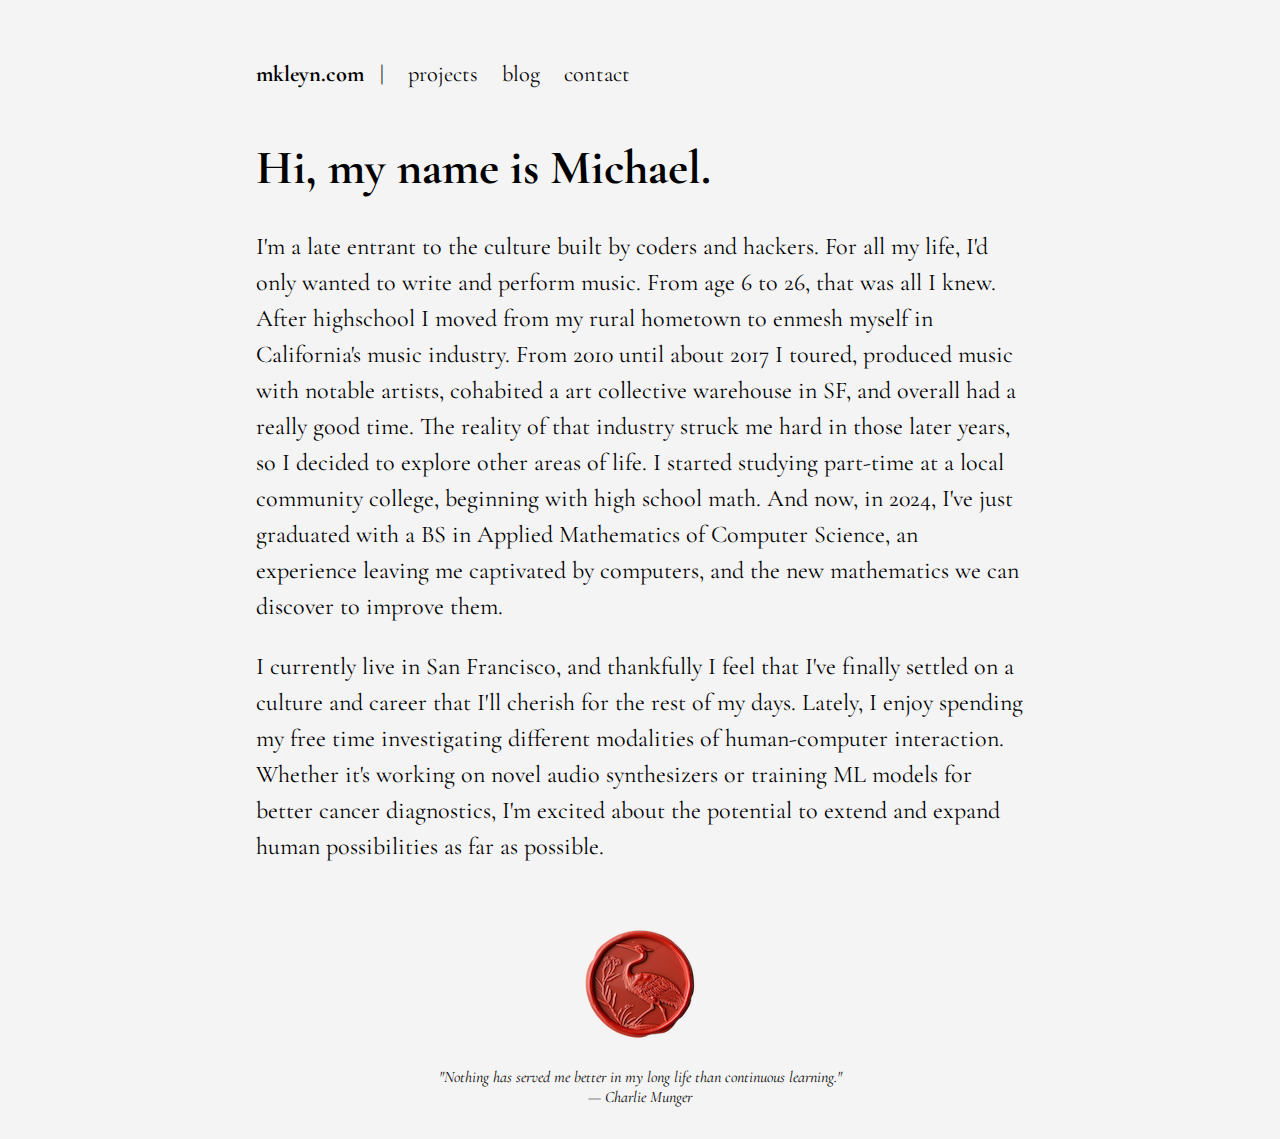
==== index.html @ f488bde4 "newnew" ====
<!DOCTYPE html>
<html lang="en">
  <head>
    <meta charset="UTF-8" />
    <meta name="viewport" content="width=device-width, initial-scale=1.0" />
    <title>Michael Kleyn - Home</title>
    <link rel="stylesheet" href="css/style.css" />
    <link rel="preconnect" href="https://fonts.googleapis.com" />
    <link rel="preconnect" href="https://fonts.gstatic.com" crossorigin />
    <link
      href="https://fonts.googleapis.com/css2?family=Cormorant+Garamond:ital,wght@0,300;0,400;0,500;0,600;0,700&display=swap"
      rel="stylesheet"
    />
  </head>
  <body>
    <div class="container">
      <header>
        <nav>
          <a class="a-margin" href="#"><b>mkleyn.com</b></a>
          <a>|</a>
          <a href="projects.html">projects</a>
          <a href="https://michaelkleyn.notion.site">blog</a>
          <a href="contact.html">contact</a>
        </nav>
      </header>
      <main>
        <h1>Hi, my name is Michael.</h1>
        <p class="fade-in-1">
          I'm a late entrant to the culture built by coders and hackers. For all
          my life, I'd only wanted to write and perform music. From age 6 to 26,
          that was all I knew. After highschool I moved from my rural hometown
          to enmesh myself in California's music industry. From 2010 until about
          2017 I toured, produced music with notable artists, cohabited a art
          collective warehouse in SF, and overall had a really good time. The
          reality of that industry struck me hard in those later years, so I
          decided to explore other areas of life. I started studying part-time
          at a local community college, beginning with high school math. And
          now, in 2024, I've just graduated with a BS in Applied Mathematics of
          Computer Science, an experience leaving me captivated by computers,
          and the new mathematics we can discover to improve them.
        </p>
        <p class="fade-in-2">
          I currently live in San Francisco, and thankfully I feel that I've
          finally settled on a culture and career that I'll cherish for the rest
          of my days. Lately, I enjoy spending my free time investigating
          different modalities of human-computer interaction. Whether it's
          working on novel audio synthesizers or training ML models for better
          cancer diagnostics, I'm excited about the potential to extend and
          expand human possibilities as far as possible.
        </p>
      </main>
      <footer class="fade-in-3">
        <img src="./assets/stamp.png" class="responsive-img" alt="" />
        <br />
        <p>
          <i>
            "Nothing has served me better in my long life than continuous
            learning."
            <br />
            — Charlie Munger
          </i>
        </p>
      </footer>
    </div>
    <script src="js/script.js"></script>
  </body>
</html>
---- css/style.css ----
body {
  font-family: "Cormorant Garamond", serif;
  margin: 0;
  padding: 0;
  background-color: #f4f4f4;
}

/* Responsive container */
.container {
  width: 30%;
  margin: 0 auto;
  padding: 0 15px;
}

.projects p {
  margin: 0;
}

.projects a {
  text-decoration: underline;
  text-decoration-color: #d11e06;
  text-decoration-thickness: 2px;
}

@media (max-width: 1600px) {
  .container {
    width: 40%;
  }
}

@media (max-width: 1400px) {
  .container {
    width: 50%;
  }
}

@media (max-width: 1280px) {
  .container {
    width: 60%;
  }
}

@media (max-width: 992px) {
  .container {
    width: 70%;
  }
}

@media (max-width: 768px) {
  .container {
    width: 80%;
  }
}

@media (max-width: 576px) {
  .container {
    width: 90%;
    padding: 0 5px;
  }
}

@media (max-width: 300px) {
  .container {
    width: 95%;
    padding: 0 2px;
  }
}

header {
  padding-top: 3rem;
  font-size: 1.5rem; /* Default header size */
}

nav {
  width: 100%;
  box-sizing: border-box; /* Ensure no overflow caused by padding or margin */
}

nav a {
  color: #000;
  margin: 0 1rem; /* Default margin */
  text-decoration: none;
  font-size: 1rem; /* Default nav link size */
}

.a-margin {
  margin: 0 0rem;
}

main {
  padding: 1rem 0; /* Adjust padding as needed */
  font-size: 1rem; /* Default main content size */
}

main p {
  line-height: 1.5;
}

footer {
  color: #000;
  text-align: center;
  padding: 1rem;
  width: 70%;
  margin: 0 auto; /* Center the footer */
  position: relative; /* Ensure it's not fixed for better layout */
  font-size: 1rem; /* Default footer size */
}

/* Responsive typography */
@media (max-width: 300px) {
  header {
    font-size: 1rem;
  }
  nav a {
    font-size: 0.9rem;
  }
  main {
    font-size: 1rem;
  }
  footer {
    font-size: 0.9rem;
  }
}

@media (min-width: 300px) and (max-width: 576px) {
  header {
    font-size: 1rem;
  }
  nav a {
    font-size: 0.9rem;
  }
  main {
    font-size: 1.2rem;
  }
  footer {
    font-size: 1rem;
  }
}

@media (min-width: 576px) {
  header {
    font-size: 1.75rem;
  }
  nav a {
    font-size: 1.3rem;
  }
  main {
    font-size: 1.4rem;
  }
  footer {
    font-size: 1rem;
  }
}

@media (min-width: 768px) {
  nav a {
    margin: 0 0.5rem; /* Smaller margin for medium screens */
    font-size: 1.3rem;
  }
  main {
    font-size: 1.4rem;
  }
  footer {
    font-size: 1rem;
  }
}

@media (min-width: 992px) {
  header {
    font-size: 2rem;
  }
  nav a {
    font-size: 1.3rem;
  }
  main {
    font-size: 1.4rem;
  }
  footer {
    font-size: 1rem;
  }
}

@media (min-width: 1280px) {
  header {
    font-size: 2.25rem;
  }
  nav a {
    font-size: 1.4rem;
  }
  main {
    font-size: 1.5rem;
  }
  footer {
    font-size: 1rem;
  }
}

@media (max-width: 768px) {
  footer {
    width: 100%;
    padding: 0 10px;
  }
}

@media (max-width: 576px) {
  footer {
    width: 100%;
    padding: 0 5px;
  }
}

nav a:hover {
  text-decoration: underline;
  text-decoration-color: #d11e06;
  text-decoration-thickness: 2px;
}

.responsive-img {
  max-width: 100%;
  height: auto;
}

@keyframes fadeIn {
  0% {
    transform: translateY(20px);
    opacity: 0;
  }
  100% {
    transform: translateY(0);
    opacity: 1;
  }
}

/* Contact page styles */
.social-links {
  list-style-type: none;
  padding: 0;
}

.social-links li {
  display: inline;
  margin-right: 10px;
}

.social-links a {
  text-decoration: none;
  color: #d11e06;
  font-weight: 600;
}

.social-links a:hover {
  text-decoration: underline;
  text-decoration-color: #d11e06;
  text-decoration-thickness: 2px;
}

.fade-in-1 {
  animation: fadeIn 1s ease-out forwards;
}

.fade-in-2 {
  animation: fadeIn 1.25s ease-out forwards;
}

.fade-in-3 {
  animation: fadeIn 1.5s ease-out forwards;
}

.cormorant-garamond-light {
  font-family: "Cormorant Garamond", serif;
  font-weight: 300;
  font-style: normal;
}

.cormorant-garamond-light-italic {
  font-family: "Cormorant Garamond", serif;
  font-weight: 300;
  font-style: italic;
}

.cormorant-garamond-regular {
  font-family: "Cormorant Garamond", serif;
  font-weight: 400;
  font-style: normal;
}

.cormorant-garamond-regular-italic {
  font-family: "Cormorant Garamond", serif;
  font-weight: 400;
  font-style: italic;
}

.cormorant-garamond-medium {
  font-family: "Cormorant Garamond", serif;
  font-weight: 500;
  font-style: normal;
}

.cormorant-garamond-medium-italic {
  font-family: "Cormorant Garamond", serif;
  font-weight: 500;
  font-style: italic;
}

.cormorant-garamond-semibold {
  font-family: "Cormorant Garamond", serif;
  font-weight: 600;
  font-style: normal;
}

.cormorant-garamond-semibold-italic {
  font-family: "Cormorant Garamond", serif;
  font-weight: 600;
  font-style: italic;
}

.cormorant-garamond-bold {
  font-family: "Cormorant Garamond", serif;
  font-weight: 700;
  font-style: normal;
}

.cormorant-garamond-bold-italic {
  font-family: "Cormorant Garamond", serif;
  font-weight: 700;
  font-style: italic;
}
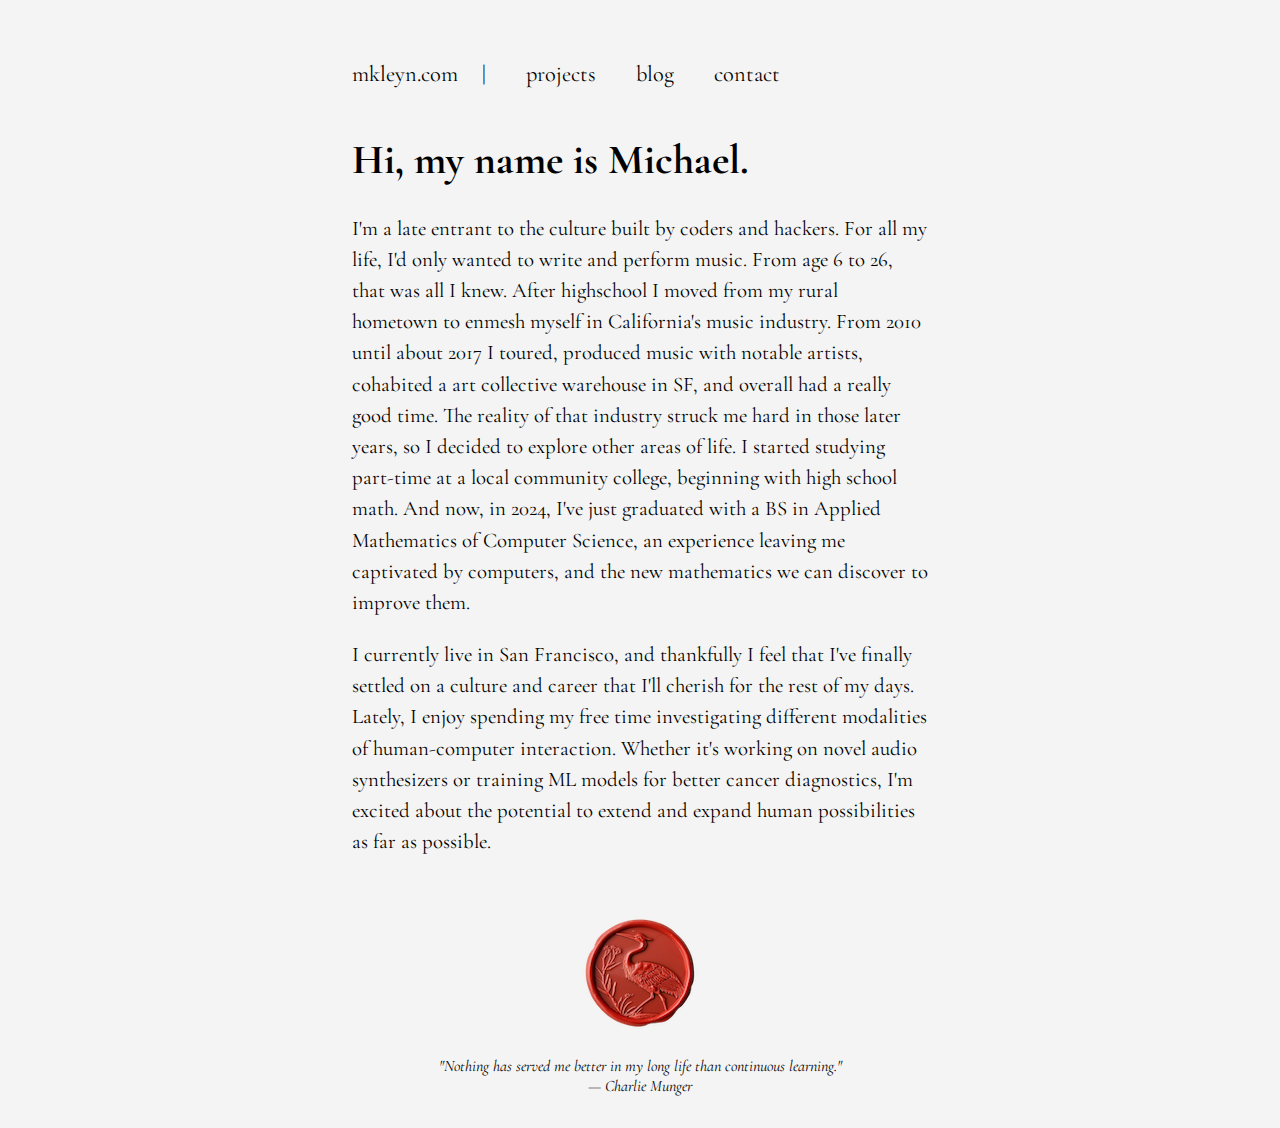
==== commit 1cb42a5b: "simpler" ====
--- a/index.html
+++ b/index.html
@@ -62,6 +62,6 @@
         </p>
       </footer>
     </div>
-    <script src="js/script.js"></script>
+    <script src="./js/script.js"></script>
   </body>
 </html>
--- a/css/style.css
+++ b/css/style.css
@@ -5,11 +5,10 @@
   background-color: #f4f4f4;
 }
 
-/* Responsive container */
-.container {
-  width: 30%;
-  margin: 0 auto;
-  padding: 0 15px;
+.fixed-width {
+  display: inline-block;
+  width: 1ch; /* Ensures each character span has a fixed width */
+  text-align: center; /* Centers the text within the width */
 }
 
 .projects p {
@@ -22,40 +21,22 @@
   text-decoration-thickness: 2px;
 }
 
-@media (max-width: 1600px) {
-  .container {
-    width: 40%;
-  }
-}
-
-@media (max-width: 1400px) {
-  .container {
-    width: 50%;
-  }
-}
-
-@media (max-width: 1280px) {
-  .container {
-    width: 60%;
-  }
-}
-
-@media (max-width: 992px) {
-  .container {
-    width: 70%;
-  }
-}
-
-@media (max-width: 768px) {
-  .container {
-    width: 80%;
-  }
-}
-
+/* Fixed container width */
+.container {
+  width: 60%; /* Optional, as the key is the min-width and max-width */
+  margin: 0 auto;
+  padding: 0 15px;
+  min-width: 576px; /* Minimum width set to 600px */
+  max-width: 576px; /* Maximum width set to 600px */
+}
+
+/* Adjustments for very small screens */
 @media (max-width: 576px) {
   .container {
     width: 90%;
     padding: 0 5px;
+    min-width: auto; /* Override the fixed width for smaller screens */
+    max-width: auto; /* Override the fixed width for smaller screens */
   }
 }
 
@@ -68,7 +49,7 @@
 
 header {
   padding-top: 3rem;
-  font-size: 1.5rem; /* Default header size */
+  font-size: 2.25rem; /* Default header size */
 }
 
 nav {
@@ -80,7 +61,7 @@
   color: #000;
   margin: 0 1rem; /* Default margin */
   text-decoration: none;
-  font-size: 1rem; /* Default nav link size */
+  font-size: 1.4rem; /* Default nav link size */
 }
 
 .a-margin {
@@ -89,7 +70,7 @@
 
 main {
   padding: 1rem 0; /* Adjust padding as needed */
-  font-size: 1rem; /* Default main content size */
+  font-size: 1.3rem; /* Default main content size */
 }
 
 main p {
@@ -106,103 +87,10 @@
   font-size: 1rem; /* Default footer size */
 }
 
-/* Responsive typography */
-@media (max-width: 300px) {
-  header {
-    font-size: 1rem;
-  }
-  nav a {
-    font-size: 0.9rem;
-  }
-  main {
-    font-size: 1rem;
-  }
-  footer {
-    font-size: 0.9rem;
-  }
-}
-
-@media (min-width: 300px) and (max-width: 576px) {
-  header {
-    font-size: 1rem;
-  }
-  nav a {
-    font-size: 0.9rem;
-  }
-  main {
-    font-size: 1.2rem;
-  }
-  footer {
-    font-size: 1rem;
-  }
-}
-
-@media (min-width: 576px) {
-  header {
-    font-size: 1.75rem;
-  }
-  nav a {
-    font-size: 1.3rem;
-  }
-  main {
-    font-size: 1.4rem;
-  }
-  footer {
-    font-size: 1rem;
-  }
-}
-
-@media (min-width: 768px) {
-  nav a {
-    margin: 0 0.5rem; /* Smaller margin for medium screens */
-    font-size: 1.3rem;
-  }
-  main {
-    font-size: 1.4rem;
-  }
-  footer {
-    font-size: 1rem;
-  }
-}
-
-@media (min-width: 992px) {
-  header {
-    font-size: 2rem;
-  }
-  nav a {
-    font-size: 1.3rem;
-  }
-  main {
-    font-size: 1.4rem;
-  }
-  footer {
-    font-size: 1rem;
-  }
-}
-
-@media (min-width: 1280px) {
-  header {
-    font-size: 2.25rem;
-  }
-  nav a {
-    font-size: 1.4rem;
-  }
-  main {
-    font-size: 1.5rem;
-  }
-  footer {
-    font-size: 1rem;
-  }
-}
-
-@media (max-width: 768px) {
-  footer {
-    width: 100%;
-    padding: 0 10px;
-  }
-}
-
 @media (max-width: 576px) {
+  header a {
+    margin: 0 0.5rem;
+  }
   footer {
     width: 100%;
     padding: 0 5px;
@@ -248,7 +136,7 @@
   font-weight: 600;
 }
 
-.social-links a:hover {
+social-links a:hover {
   text-decoration: underline;
   text-decoration-color: #d11e06;
   text-decoration-thickness: 2px;
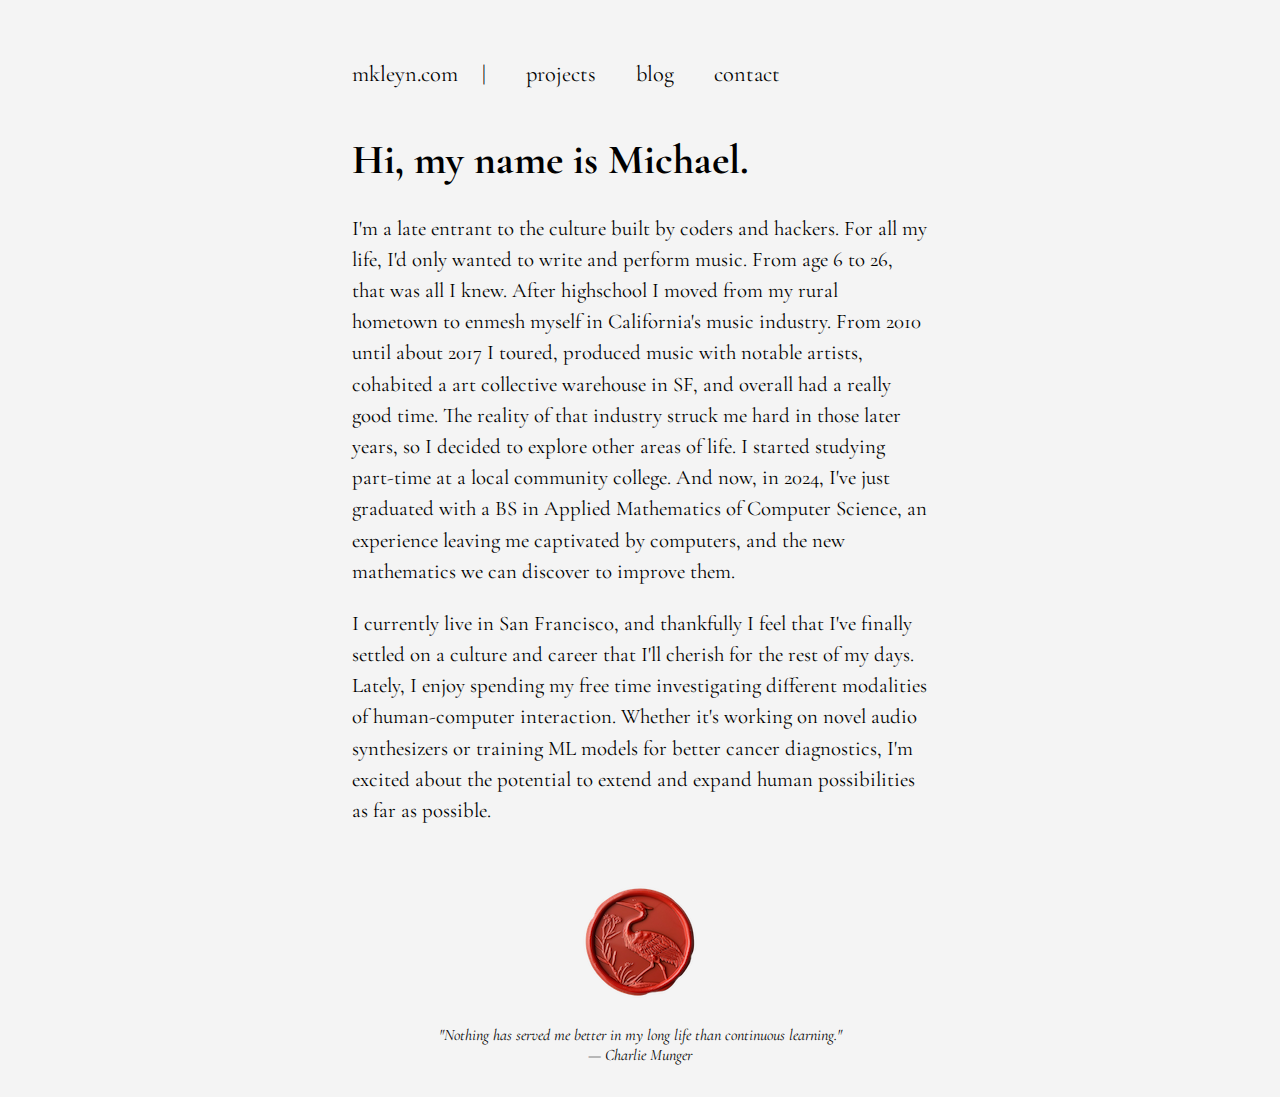
==== commit 095ebb5d: "change" ====
--- a/index.html
+++ b/index.html
@@ -34,10 +34,10 @@
           collective warehouse in SF, and overall had a really good time. The
           reality of that industry struck me hard in those later years, so I
           decided to explore other areas of life. I started studying part-time
-          at a local community college, beginning with high school math. And
-          now, in 2024, I've just graduated with a BS in Applied Mathematics of
-          Computer Science, an experience leaving me captivated by computers,
-          and the new mathematics we can discover to improve them.
+          at a local community college. And now, in 2024, I've just graduated
+          with a BS in Applied Mathematics of Computer Science, an experience
+          leaving me captivated by computers, and the new mathematics we can
+          discover to improve them.
         </p>
         <p class="fade-in-2">
           I currently live in San Francisco, and thankfully I feel that I've
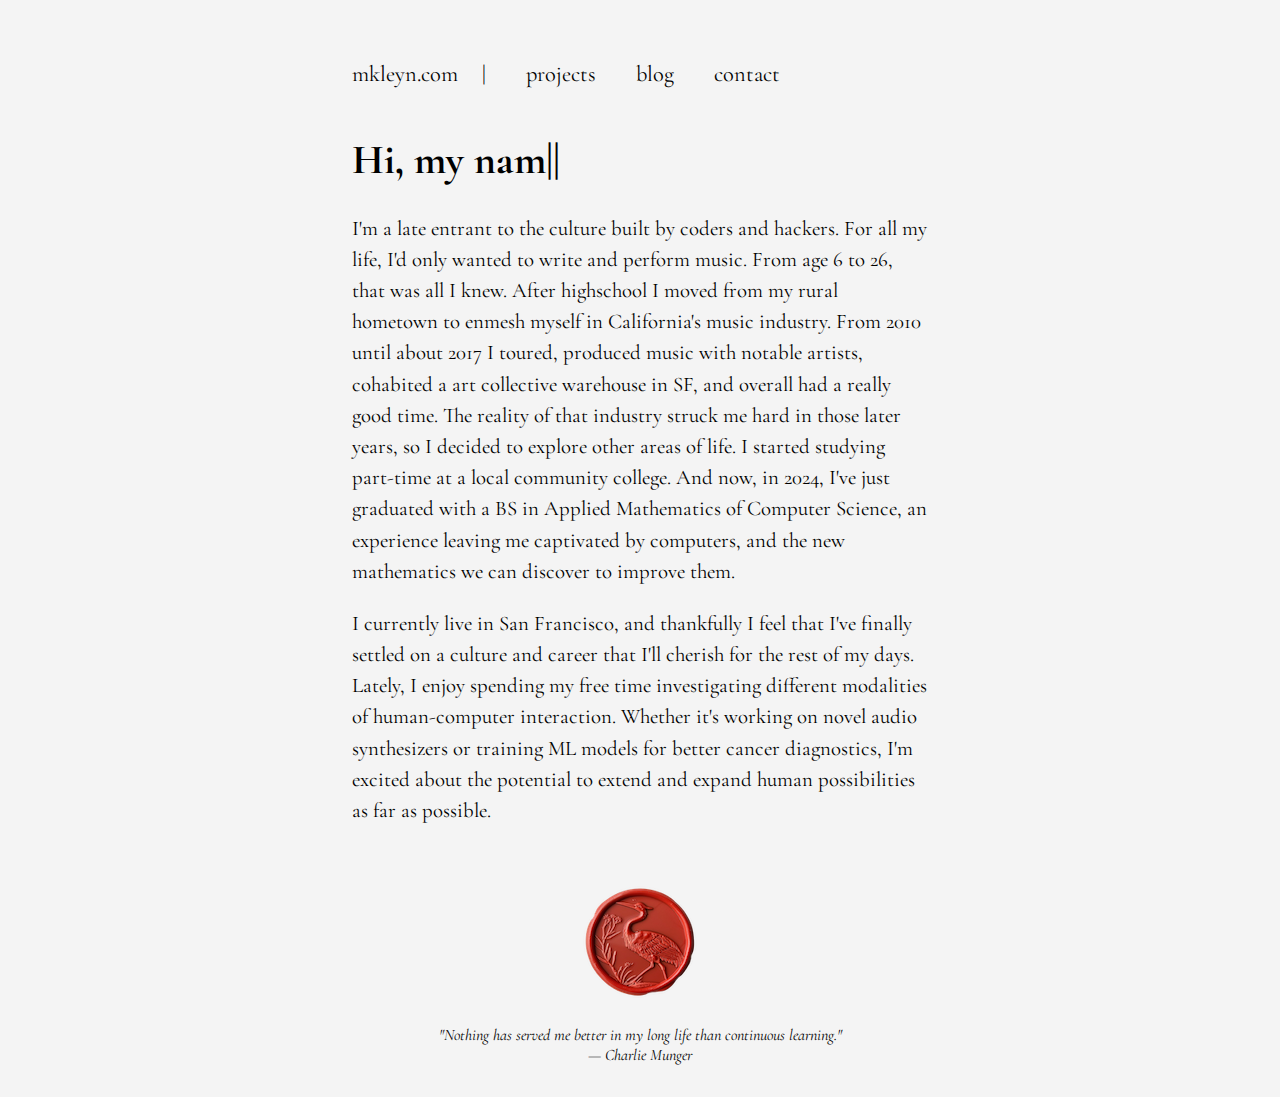
==== commit 6f01849c: "projects change" ====
--- a/index.html
+++ b/index.html
@@ -23,8 +23,9 @@
           <a href="contact.html">contact</a>
         </nav>
       </header>
+
       <main>
-        <h1>Hi, my name is Michael.</h1>
+        <h1 class="animated-text">Hi, my name is Michael.</h1>
         <p class="fade-in-1">
           I'm a late entrant to the culture built by coders and hackers. For all
           my life, I'd only wanted to write and perform music. From age 6 to 26,
@@ -39,6 +40,7 @@
           leaving me captivated by computers, and the new mathematics we can
           discover to improve them.
         </p>
+
         <p class="fade-in-2">
           I currently live in San Francisco, and thankfully I feel that I've
           finally settled on a culture and career that I'll cherish for the rest
@@ -49,6 +51,7 @@
           expand human possibilities as far as possible.
         </p>
       </main>
+
       <footer class="fade-in-3">
         <img src="./assets/stamp.png" class="responsive-img" alt="" />
         <br />
--- a/css/style.css
+++ b/css/style.css
@@ -108,14 +108,18 @@
   height: auto;
 }
 
-@keyframes fadeIn {
-  0% {
-    transform: translateY(20px);
+.animated-text::after {
+  content: "|";
+  animation: blink 0.7s infinite;
+}
+
+@keyframes blink {
+  0%,
+  100% {
+    opacity: 1;
+  }
+  50% {
     opacity: 0;
-  }
-  100% {
-    transform: translateY(0);
-    opacity: 1;
   }
 }
 
@@ -142,16 +146,25 @@
   text-decoration-thickness: 2px;
 }
 
+@keyframes fadeUp {
+  0% {
+    transform: translateY(10px);
+  }
+  100% {
+    transform: translateY(0px);
+  }
+}
+
 .fade-in-1 {
-  animation: fadeIn 1s ease-out forwards;
+  animation: fadeUp 0.1s ease-out forwards;
 }
 
 .fade-in-2 {
-  animation: fadeIn 1.25s ease-out forwards;
+  animation: fadeUp 0.2s ease-out forwards;
 }
 
 .fade-in-3 {
-  animation: fadeIn 1.5s ease-out forwards;
+  animation: fadeUp 0.3s ease-out forwards;
 }
 
 .cormorant-garamond-light {
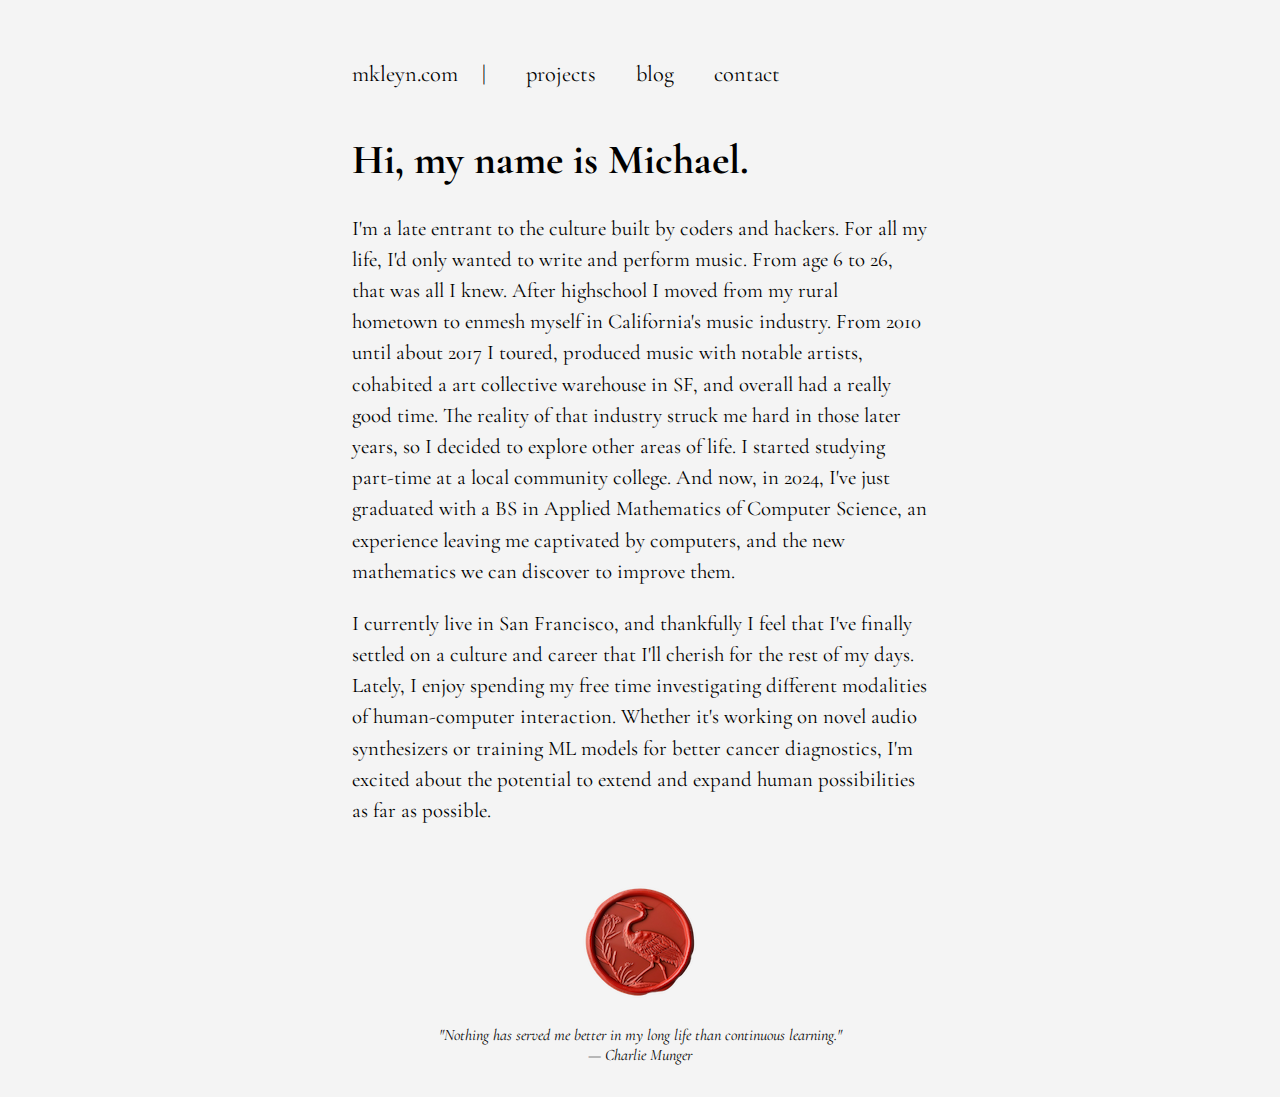
==== commit b6434de0: "projects change" ====
--- a/index.html
+++ b/index.html
@@ -25,7 +25,7 @@
       </header>
 
       <main>
-        <h1 class="animated-text">Hi, my name is Michael.</h1>
+        <h1 class="">Hi, my name is Michael.</h1>
         <p class="fade-in-1">
           I'm a late entrant to the culture built by coders and hackers. For all
           my life, I'd only wanted to write and perform music. From age 6 to 26,
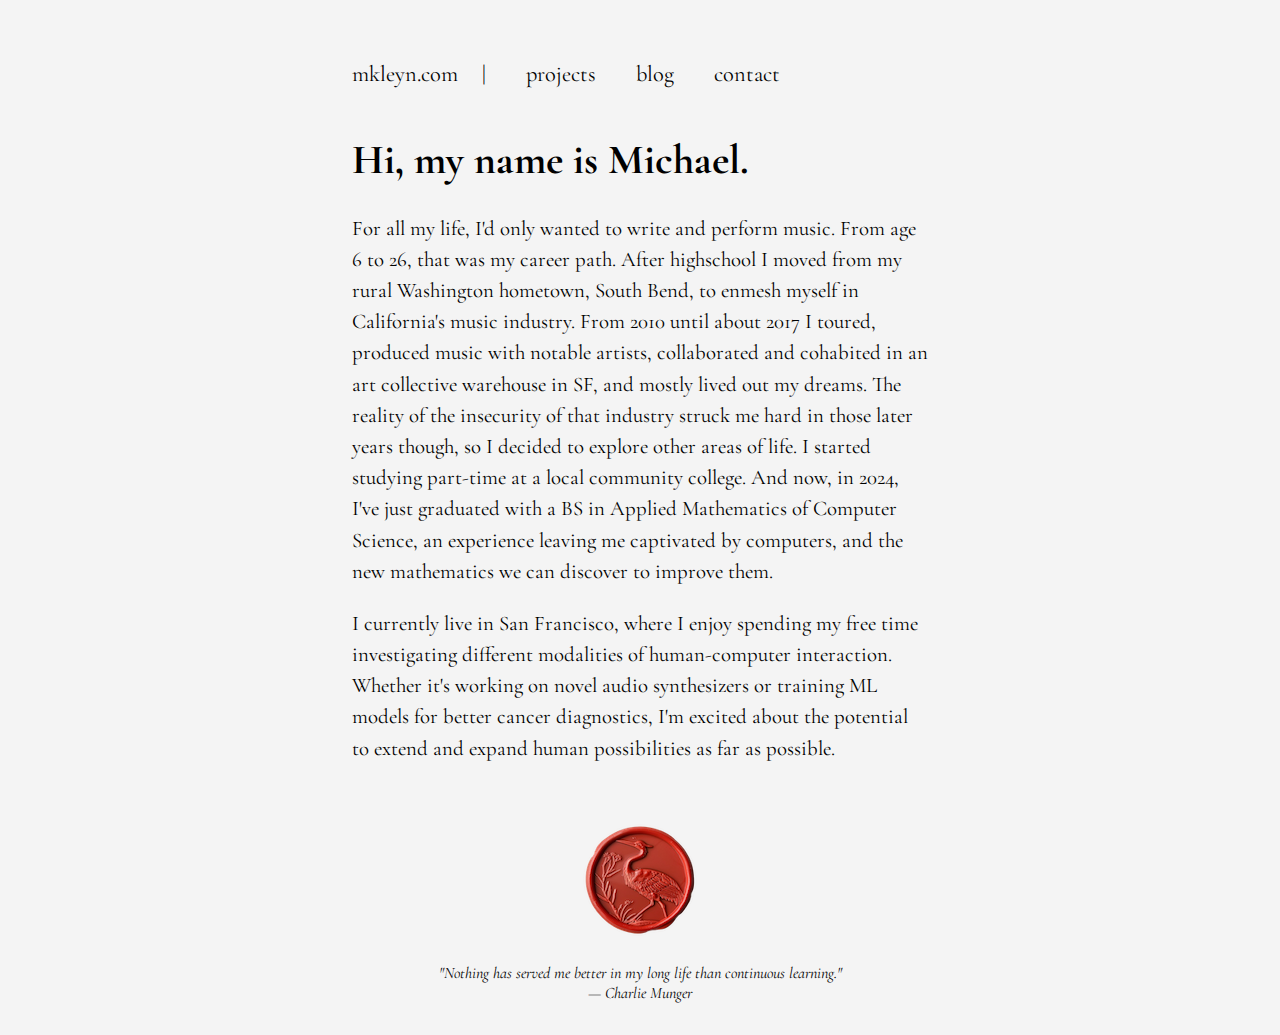
==== commit d8211974: "projects change" ====
--- a/index.html
+++ b/index.html
@@ -27,28 +27,26 @@
       <main>
         <h1 class="">Hi, my name is Michael.</h1>
         <p class="fade-in-1">
-          I'm a late entrant to the culture built by coders and hackers. For all
-          my life, I'd only wanted to write and perform music. From age 6 to 26,
-          that was all I knew. After highschool I moved from my rural hometown
-          to enmesh myself in California's music industry. From 2010 until about
-          2017 I toured, produced music with notable artists, cohabited a art
-          collective warehouse in SF, and overall had a really good time. The
-          reality of that industry struck me hard in those later years, so I
-          decided to explore other areas of life. I started studying part-time
-          at a local community college. And now, in 2024, I've just graduated
-          with a BS in Applied Mathematics of Computer Science, an experience
-          leaving me captivated by computers, and the new mathematics we can
-          discover to improve them.
+          For all my life, I'd only wanted to write and perform music. From age
+          6 to 26, that was my career path. After highschool I moved from my
+          rural Washington hometown, South Bend, to enmesh myself in
+          California's music industry. From 2010 until about 2017 I toured,
+          produced music with notable artists, collaborated and cohabited in an
+          art collective warehouse in SF, and mostly lived out my dreams. The
+          reality of the insecurity of that industry struck me hard in those
+          later years though, so I decided to explore other areas of life. I
+          started studying part-time at a local community college. And now, in
+          2024, I've just graduated with a BS in Applied Mathematics of Computer
+          Science, an experience leaving me captivated by computers, and the new
+          mathematics we can discover to improve them.
         </p>
 
         <p class="fade-in-2">
-          I currently live in San Francisco, and thankfully I feel that I've
-          finally settled on a culture and career that I'll cherish for the rest
-          of my days. Lately, I enjoy spending my free time investigating
-          different modalities of human-computer interaction. Whether it's
-          working on novel audio synthesizers or training ML models for better
-          cancer diagnostics, I'm excited about the potential to extend and
-          expand human possibilities as far as possible.
+          I currently live in San Francisco, where I enjoy spending my free time
+          investigating different modalities of human-computer interaction.
+          Whether it's working on novel audio synthesizers or training ML models
+          for better cancer diagnostics, I'm excited about the potential to
+          extend and expand human possibilities as far as possible.
         </p>
       </main>
 
--- a/css/style.css
+++ b/css/style.css
@@ -108,21 +108,6 @@
   height: auto;
 }
 
-.animated-text::after {
-  content: "|";
-  animation: blink 0.7s infinite;
-}
-
-@keyframes blink {
-  0%,
-  100% {
-    opacity: 1;
-  }
-  50% {
-    opacity: 0;
-  }
-}
-
 /* Contact page styles */
 .social-links {
   list-style-type: none;
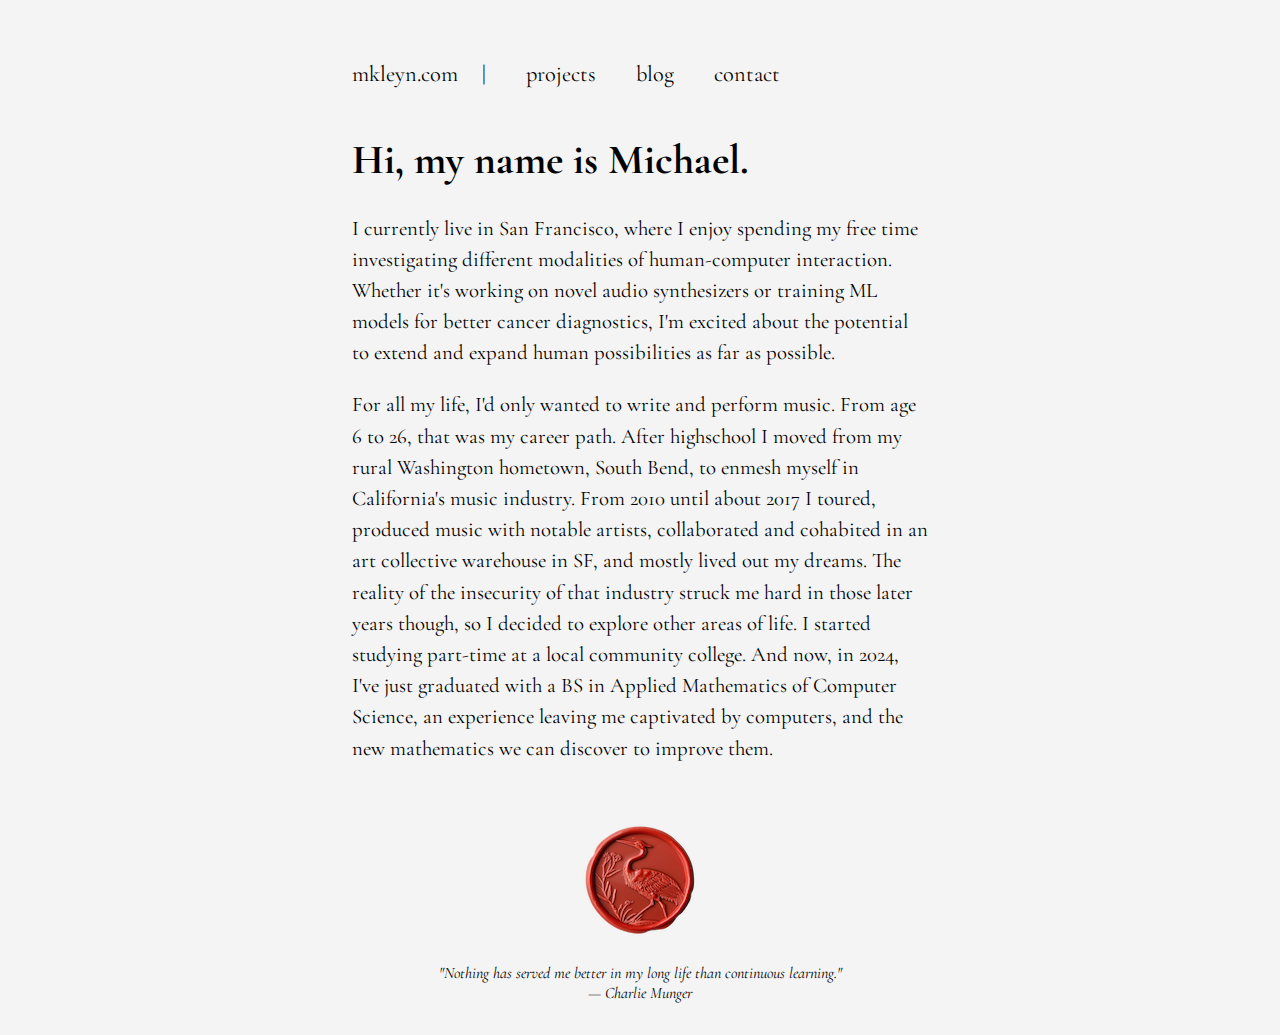
==== commit fb488fc6: "projects change" ====
--- a/index.html
+++ b/index.html
@@ -27,6 +27,14 @@
       <main>
         <h1 class="">Hi, my name is Michael.</h1>
         <p class="fade-in-1">
+          I currently live in San Francisco, where I enjoy spending my free time
+          investigating different modalities of human-computer interaction.
+          Whether it's working on novel audio synthesizers or training ML models
+          for better cancer diagnostics, I'm excited about the potential to
+          extend and expand human possibilities as far as possible.
+        </p>
+
+        <p class="fade-in-2">
           For all my life, I'd only wanted to write and perform music. From age
           6 to 26, that was my career path. After highschool I moved from my
           rural Washington hometown, South Bend, to enmesh myself in
@@ -39,14 +47,6 @@
           2024, I've just graduated with a BS in Applied Mathematics of Computer
           Science, an experience leaving me captivated by computers, and the new
           mathematics we can discover to improve them.
-        </p>
-
-        <p class="fade-in-2">
-          I currently live in San Francisco, where I enjoy spending my free time
-          investigating different modalities of human-computer interaction.
-          Whether it's working on novel audio synthesizers or training ML models
-          for better cancer diagnostics, I'm excited about the potential to
-          extend and expand human possibilities as far as possible.
         </p>
       </main>
 
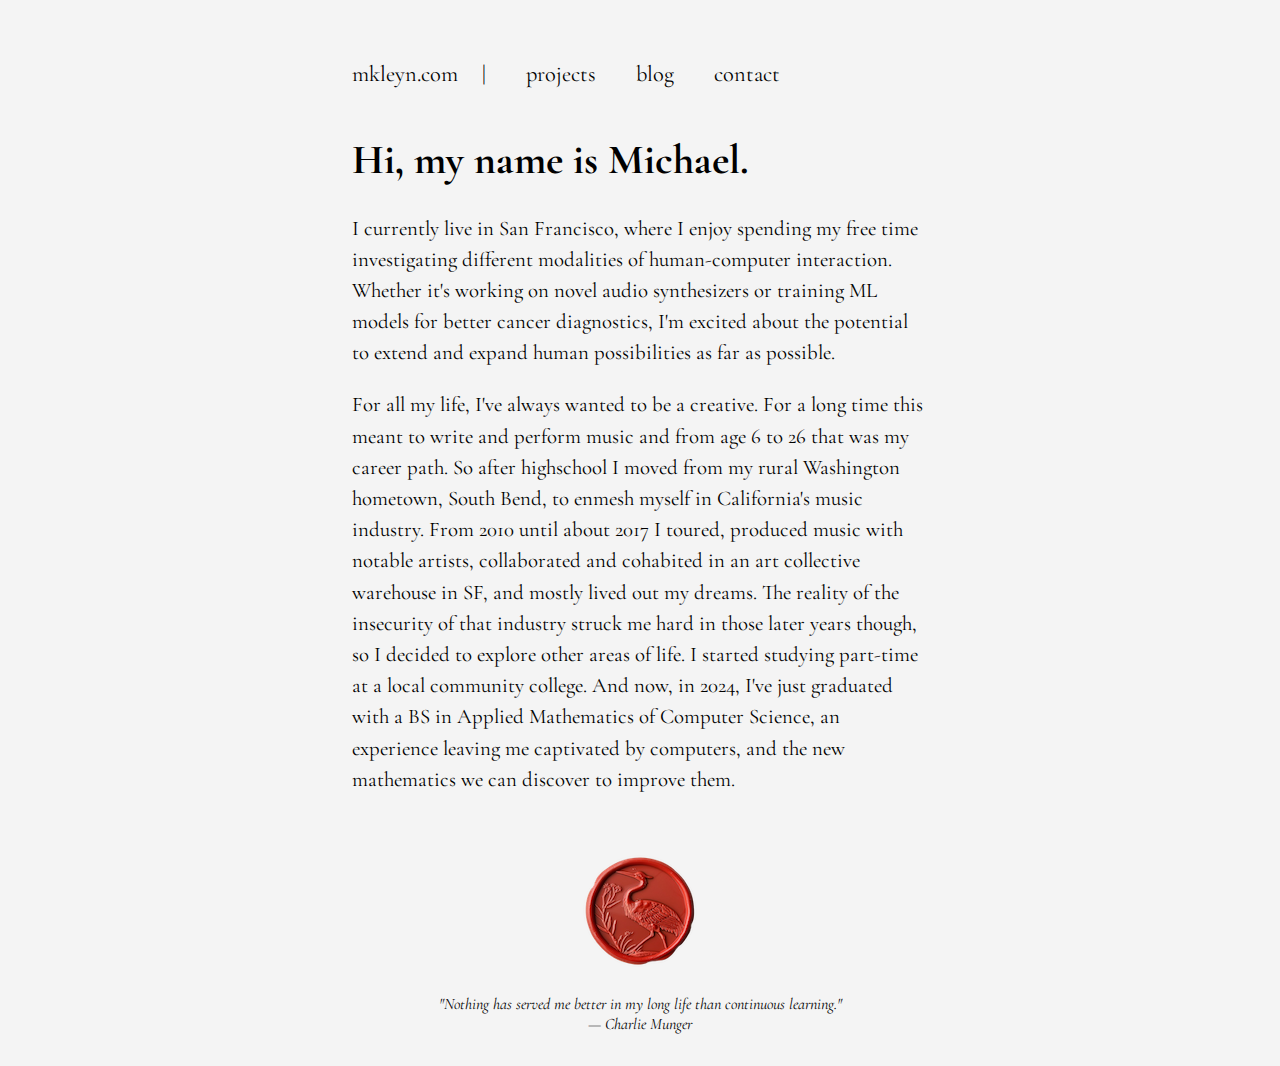
==== commit 186c709f: "projects change" ====
--- a/index.html
+++ b/index.html
@@ -35,18 +35,19 @@
         </p>
 
         <p class="fade-in-2">
-          For all my life, I'd only wanted to write and perform music. From age
-          6 to 26, that was my career path. After highschool I moved from my
-          rural Washington hometown, South Bend, to enmesh myself in
-          California's music industry. From 2010 until about 2017 I toured,
-          produced music with notable artists, collaborated and cohabited in an
-          art collective warehouse in SF, and mostly lived out my dreams. The
-          reality of the insecurity of that industry struck me hard in those
-          later years though, so I decided to explore other areas of life. I
-          started studying part-time at a local community college. And now, in
-          2024, I've just graduated with a BS in Applied Mathematics of Computer
-          Science, an experience leaving me captivated by computers, and the new
-          mathematics we can discover to improve them.
+          For all my life, I've always wanted to be a creative. For a long time
+          this meant to write and perform music and from age 6 to 26 that was my
+          career path. So after highschool I moved from my rural Washington
+          hometown, South Bend, to enmesh myself in California's music industry.
+          From 2010 until about 2017 I toured, produced music with notable
+          artists, collaborated and cohabited in an art collective warehouse in
+          SF, and mostly lived out my dreams. The reality of the insecurity of
+          that industry struck me hard in those later years though, so I decided
+          to explore other areas of life. I started studying part-time at a
+          local community college. And now, in 2024, I've just graduated with a
+          BS in Applied Mathematics of Computer Science, an experience leaving
+          me captivated by computers, and the new mathematics we can discover to
+          improve them.
         </p>
       </main>
 
